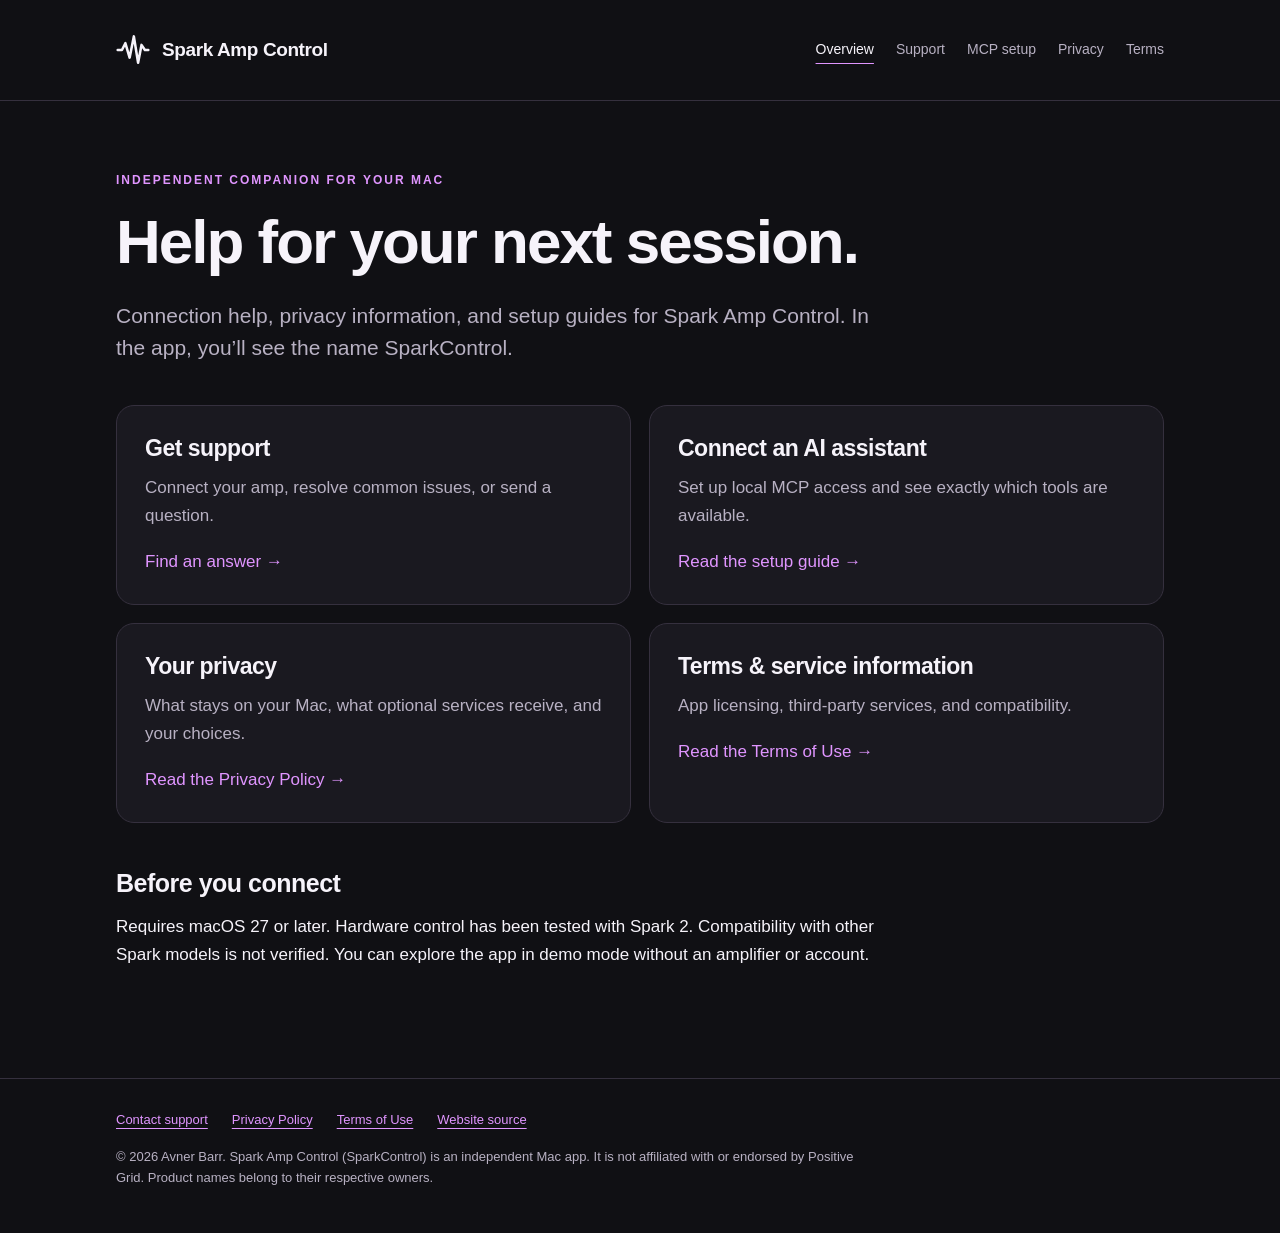
==== index.html @ a7446ae1 "Add support, privacy, terms, and MCP setup site" ====
<!doctype html>
<html lang="en"><head><meta charset="utf-8"><meta name="viewport" content="width=device-width, initial-scale=1"><meta name="description" content="Help, privacy information, terms, and MCP setup for Spark Amp Control on macOS."><meta name="color-scheme" content="dark"><title>Support &amp; information · Spark Amp Control</title><link rel="stylesheet" href="./assets/site.css"><link rel="icon" type="image/svg+xml" href="./assets/icon.svg"></head>
<body><a class="skip" href="#main">Skip to content</a><header><div class="wrap header"><a class="brand" href="./index.html"><svg class="mark" viewBox="0 0 40 40" fill="none" aria-hidden="true"><path d="M2 20h5l4-8 5 17 5-25 5 31 4-21 4 6h4" stroke="currentColor" stroke-width="3" stroke-linecap="round" stroke-linejoin="round"/></svg>Spark Amp Control</a><nav aria-label="Main navigation"><a href="./index.html" aria-current="page">Overview</a><a href="./support/">Support</a><a href="./mcp/">MCP setup</a><a href="./privacy/">Privacy</a><a href="./terms/">Terms</a></nav></div></header><div class="wrap"><main id="main"><p class="eyebrow">Independent companion for your Mac</p><h1>Help for your next session.</h1><p class="lead">Connection help, privacy information, and setup guides for Spark Amp Control. In the app, you’ll see the name SparkControl.</p><div class="grid"><a class="card" href="support/"><h2>Get support</h2><p>Connect your amp, resolve common issues, or send a question.</p><span class="arrow">Find an answer →</span></a><a class="card" href="mcp/"><h2>Connect an AI assistant</h2><p>Set up local MCP access and see exactly which tools are available.</p><span class="arrow">Read the setup guide →</span></a><a class="card" href="privacy/"><h2>Your privacy</h2><p>What stays on your Mac, what optional services receive, and your choices.</p><span class="arrow">Read the Privacy Policy →</span></a><a class="card" href="terms/"><h2>Terms & service information</h2><p>App licensing, third-party services, and compatibility.</p><span class="arrow">Read the Terms of Use →</span></a></div><div class="prose"><h2>Before you connect</h2><p>Requires macOS 27 or later. Hardware control has been tested with Spark 2. Compatibility with other Spark models is not verified. You can explore the app in demo mode without an amplifier or account.</p></div></main></div><footer><div class="wrap"><div class="footer-links"><a href="./support/">Contact support</a><a href="./privacy/">Privacy Policy</a><a href="./terms/">Terms of Use</a><a href="https://github.com/sparkcontrolapp/tos">Website source</a></div><p>© 2026 Avner Barr. Spark Amp Control (SparkControl) is an independent Mac app. It is not affiliated with or endorsed by Positive Grid. Product names belong to their respective owners.</p></div></footer></body></html>
---- assets/site.css ----
:root{color-scheme:dark;--bg:#101014;--panel:#1a1920;--text:#f6f3fa;--muted:#b8b1c3;--line:#35303e;--accent:#e095ff;--focus:#7fdaff;font-family:-apple-system,BlinkMacSystemFont,"Segoe UI",sans-serif;font-size:17px;line-height:1.65}*{box-sizing:border-box}body{margin:0;background:var(--bg);color:var(--text)}a{color:var(--accent);text-underline-offset:4px}a:hover{color:#f2ceff}a:focus-visible,summary:focus-visible{outline:3px solid var(--focus);outline-offset:5px;border-radius:3px}.skip{position:absolute;left:18px;top:-90px;background:var(--panel);padding:12px;z-index:2}.skip:focus{top:12px}.wrap{max-width:1120px;padding:0 36px;margin:auto}header{border-bottom:1px solid var(--line)}.header{display:flex;align-items:center;justify-content:space-between;gap:28px;min-height:100px}.brand{font-size:19px;font-weight:700;letter-spacing:-.4px;text-decoration:none;color:var(--text);display:flex;align-items:center;gap:12px}.mark{width:34px;height:34px;flex:none}nav{display:flex;flex-wrap:wrap;gap:22px;font-size:14px}nav a{color:var(--muted);text-decoration:none}nav a[aria-current=page]{color:var(--text);text-decoration:underline;text-decoration-color:var(--accent);text-underline-offset:9px}main{padding:70px 0 90px}.eyebrow{font-size:12px;font-weight:700;letter-spacing:2px;text-transform:uppercase;color:var(--accent);margin:0 0 18px}h1{font-size:clamp(36px,6vw,62px);line-height:1.08;letter-spacing:-2px;max-width:850px;margin:0 0 24px}h2{font-size:25px;line-height:1.3;letter-spacing:-.5px;margin:44px 0 14px}h3{font-size:19px;margin:26px 0 10px}p{margin:0 0 18px}.lead{font-size:21px;line-height:1.55;color:var(--muted);max-width:760px}.meta{color:var(--muted);font-size:14px;margin:26px 0 36px}.prose{max-width:780px}.prose li{margin-bottom:10px}.grid{display:grid;grid-template-columns:repeat(2,minmax(0,1fr));gap:18px;margin-top:40px}.card{display:block;padding:28px;border:1px solid var(--line);background:var(--panel);border-radius:18px;color:var(--text);text-decoration:none;transition:border-color .15s}.card:hover{border-color:var(--accent);color:var(--text)}.card h2{font-size:23px;margin:0 0 10px}.card p{color:var(--muted);margin:0}.arrow{color:var(--accent);display:block;margin-top:18px}.note{border-left:3px solid var(--accent);background:var(--panel);padding:20px 24px;margin:28px 0;border-radius:0 10px 10px 0}.note p:last-child{margin:0}.button{display:inline-block;background:var(--accent);color:#23122d;padding:12px 20px;border-radius:10px;font-weight:700;text-decoration:none}.button:hover{color:#23122d;background:#efbeff}.muted{color:var(--muted)}code{font: .88em ui-monospace,SFMono-Regular,Consolas,monospace;background:#25222d;padding:3px 6px;border-radius:4px;overflow-wrap:anywhere}pre{padding:20px;background:var(--panel);border:1px solid var(--line);border-radius:12px;white-space:pre-wrap;overflow-wrap:anywhere;line-height:1.6}pre code{background:none;padding:0}.table-wrap{overflow-x:auto}table{border-collapse:collapse;width:100%;font-size:15px;margin:24px 0}th,td{text-align:left;vertical-align:top;padding:14px 12px;border-bottom:1px solid var(--line)}th{color:var(--muted);font-weight:500}td:first-child{width:37%}details{border-top:1px solid var(--line);padding:20px 0}details:last-child{border-bottom:1px solid var(--line)}summary{font-size:19px;font-weight:650;cursor:pointer;padding-right:16px}details p{margin:16px 0 0}footer{border-top:1px solid var(--line);padding:30px 0 36px;color:var(--muted);font-size:13px}.footer-links{display:flex;gap:24px;flex-wrap:wrap;margin-bottom:16px}footer p{max-width:760px;margin:8px 0}@media(max-width:720px){.wrap{padding:0 22px}.header{align-items:flex-start;flex-direction:column;padding:22px 0;gap:18px}nav{gap:14px 20px}main{padding:45px 0 60px}h1{letter-spacing:-1.2px}.lead{font-size:19px}.grid{grid-template-columns:1fr}.card{padding:22px}th,td{padding:12px 8px}}
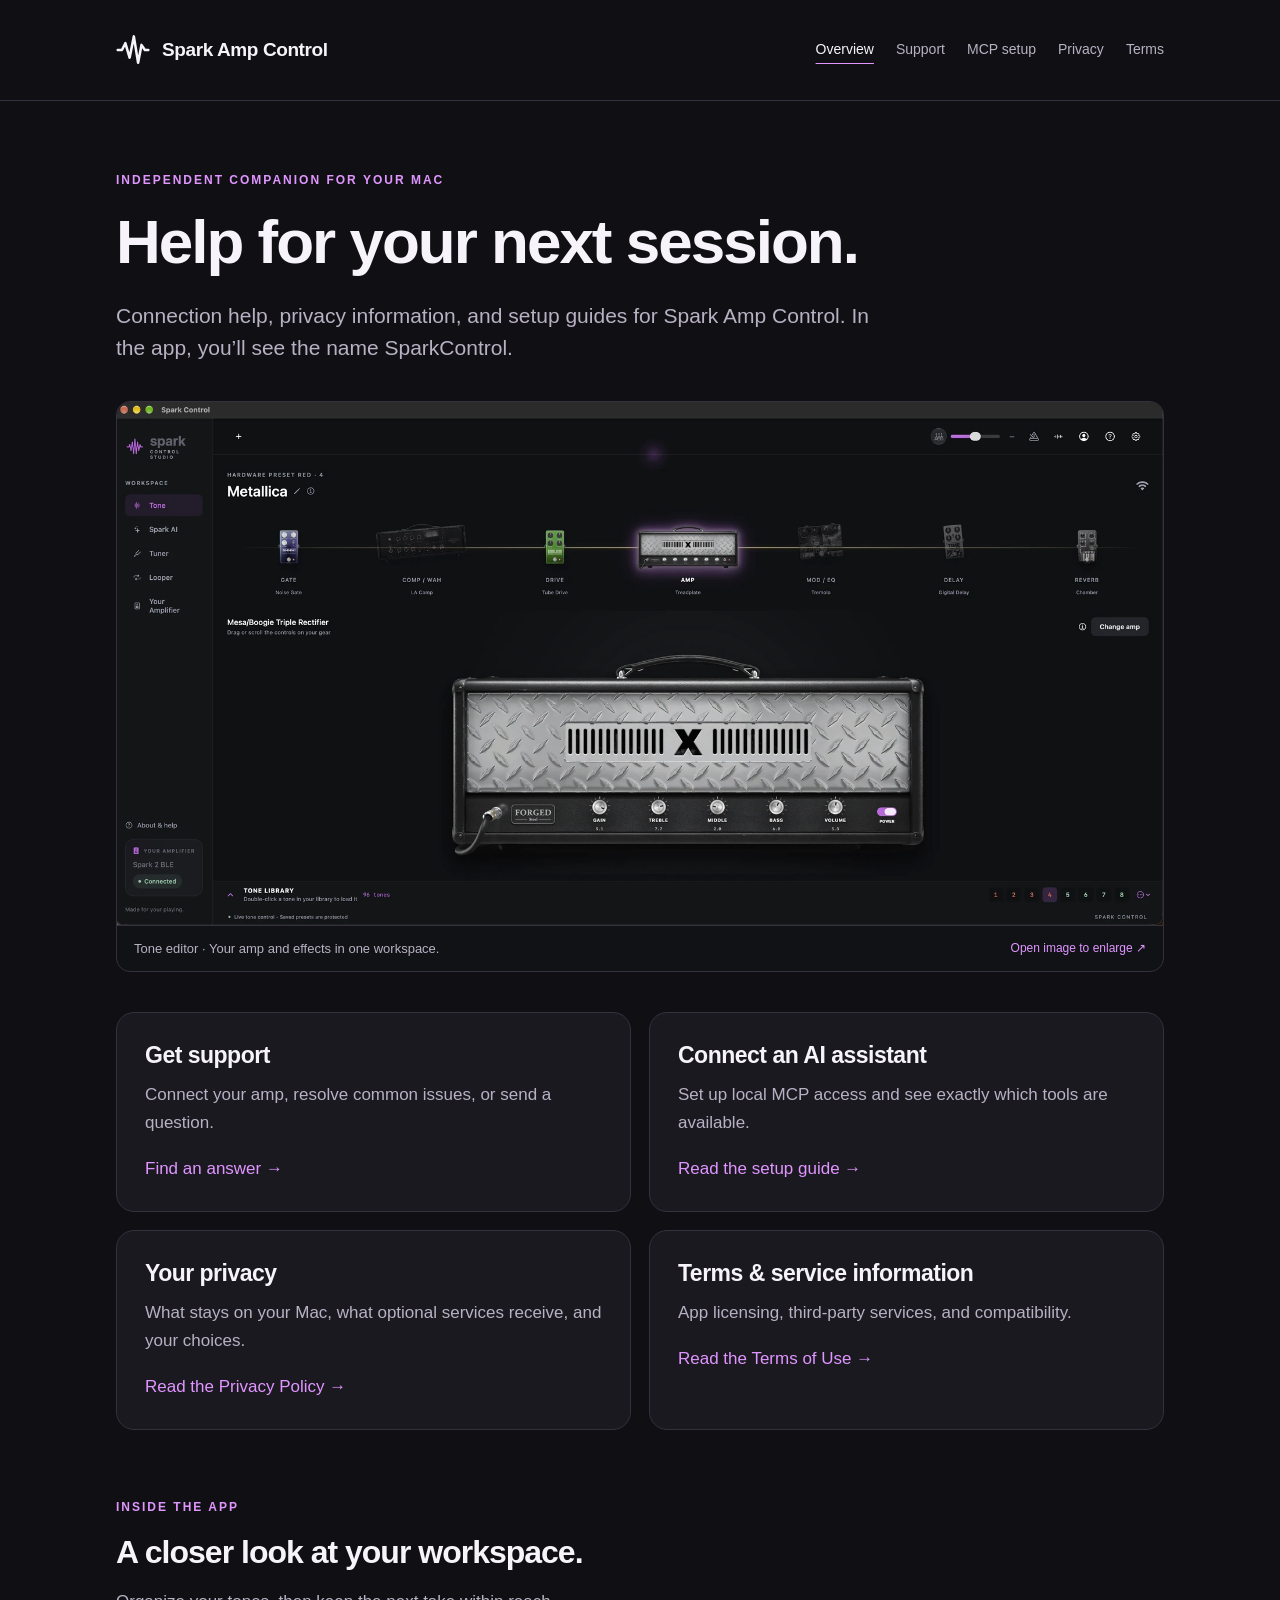
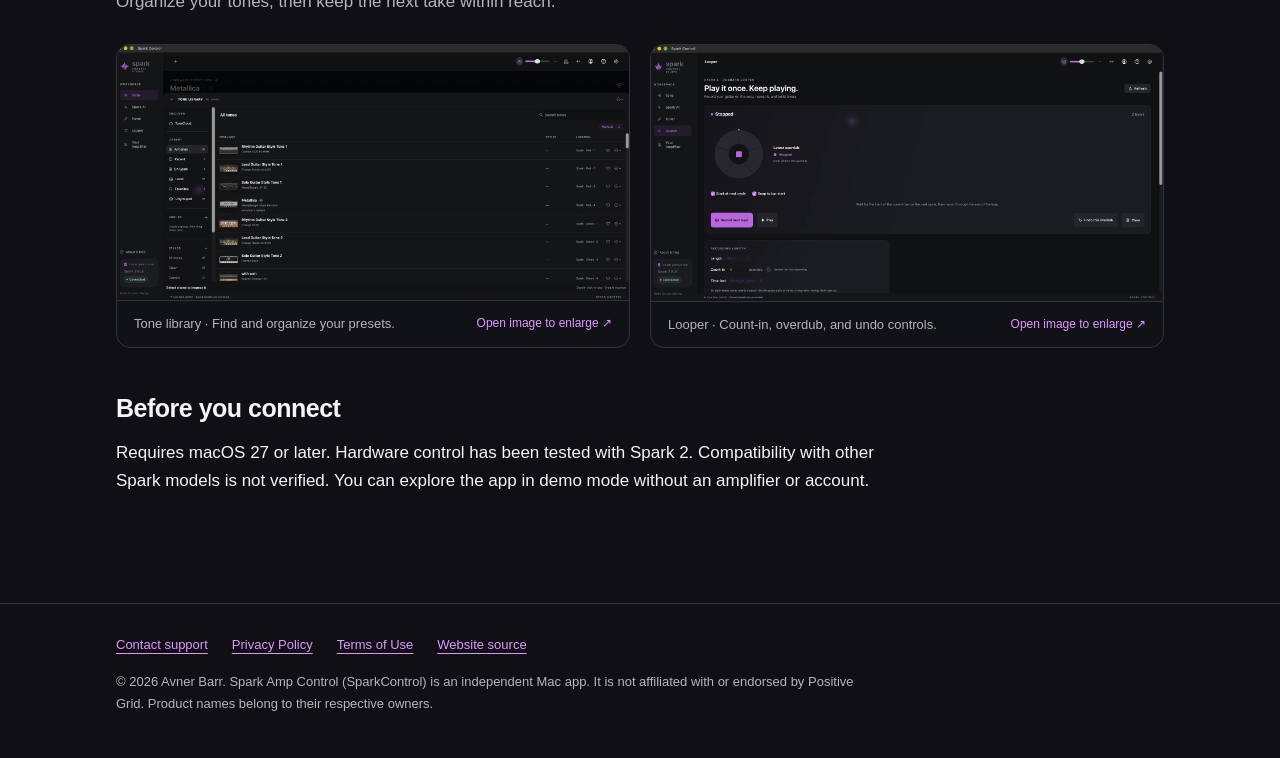
==== commit d7b12334: "Add app screenshots to homepage and connection help" ====
--- a/index.html
+++ b/index.html
@@ -1,3 +1,3 @@
 <!doctype html>
 <html lang="en"><head><meta charset="utf-8"><meta name="viewport" content="width=device-width, initial-scale=1"><meta name="description" content="Help, privacy information, terms, and MCP setup for Spark Amp Control on macOS."><meta name="color-scheme" content="dark"><title>Support &amp; information · Spark Amp Control</title><link rel="stylesheet" href="./assets/site.css"><link rel="icon" type="image/svg+xml" href="./assets/icon.svg"></head>
-<body><a class="skip" href="#main">Skip to content</a><header><div class="wrap header"><a class="brand" href="./index.html"><svg class="mark" viewBox="0 0 40 40" fill="none" aria-hidden="true"><path d="M2 20h5l4-8 5 17 5-25 5 31 4-21 4 6h4" stroke="currentColor" stroke-width="3" stroke-linecap="round" stroke-linejoin="round"/></svg>Spark Amp Control</a><nav aria-label="Main navigation"><a href="./index.html" aria-current="page">Overview</a><a href="./support/">Support</a><a href="./mcp/">MCP setup</a><a href="./privacy/">Privacy</a><a href="./terms/">Terms</a></nav></div></header><div class="wrap"><main id="main"><p class="eyebrow">Independent companion for your Mac</p><h1>Help for your next session.</h1><p class="lead">Connection help, privacy information, and setup guides for Spark Amp Control. In the app, you’ll see the name SparkControl.</p><div class="grid"><a class="card" href="support/"><h2>Get support</h2><p>Connect your amp, resolve common issues, or send a question.</p><span class="arrow">Find an answer →</span></a><a class="card" href="mcp/"><h2>Connect an AI assistant</h2><p>Set up local MCP access and see exactly which tools are available.</p><span class="arrow">Read the setup guide →</span></a><a class="card" href="privacy/"><h2>Your privacy</h2><p>What stays on your Mac, what optional services receive, and your choices.</p><span class="arrow">Read the Privacy Policy →</span></a><a class="card" href="terms/"><h2>Terms & service information</h2><p>App licensing, third-party services, and compatibility.</p><span class="arrow">Read the Terms of Use →</span></a></div><div class="prose"><h2>Before you connect</h2><p>Requires macOS 27 or later. Hardware control has been tested with Spark 2. Compatibility with other Spark models is not verified. You can explore the app in demo mode without an amplifier or account.</p></div></main></div><footer><div class="wrap"><div class="footer-links"><a href="./support/">Contact support</a><a href="./privacy/">Privacy Policy</a><a href="./terms/">Terms of Use</a><a href="https://github.com/sparkcontrolapp/tos">Website source</a></div><p>© 2026 Avner Barr. Spark Amp Control (SparkControl) is an independent Mac app. It is not affiliated with or endorsed by Positive Grid. Product names belong to their respective owners.</p></div></footer></body></html>+<body><a class="skip" href="#main">Skip to content</a><header><div class="wrap header"><a class="brand" href="./index.html"><svg class="mark" viewBox="0 0 40 40" fill="none" aria-hidden="true"><path d="M2 20h5l4-8 5 17 5-25 5 31 4-21 4 6h4" stroke="currentColor" stroke-width="3" stroke-linecap="round" stroke-linejoin="round"/></svg>Spark Amp Control</a><nav aria-label="Main navigation"><a href="./index.html" aria-current="page">Overview</a><a href="./support/">Support</a><a href="./mcp/">MCP setup</a><a href="./privacy/">Privacy</a><a href="./terms/">Terms</a></nav></div></header><div class="wrap"><main id="main"><p class="eyebrow">Independent companion for your Mac</p><h1>Help for your next session.</h1><p class="lead">Connection help, privacy information, and setup guides for Spark Amp Control. In the app, you’ll see the name SparkControl.</p><figure class="product-shot hero-shot"><a href="./assets/screenshots/tone-editor.webp" target="_blank" rel="noopener" aria-label="View larger: SparkControl tone editor with an amp, effect chain, and live controls"><img src="./assets/screenshots/tone-editor.webp" alt="SparkControl tone editor with an amp, effect chain, and live controls" width="1800" height="900" fetchpriority="high" decoding="async"></a><figcaption>Tone editor · Your amp and effects in one workspace.<span>Open image to enlarge ↗</span></figcaption></figure><div class="grid"><a class="card" href="support/"><h2>Get support</h2><p>Connect your amp, resolve common issues, or send a question.</p><span class="arrow">Find an answer →</span></a><a class="card" href="mcp/"><h2>Connect an AI assistant</h2><p>Set up local MCP access and see exactly which tools are available.</p><span class="arrow">Read the setup guide →</span></a><a class="card" href="privacy/"><h2>Your privacy</h2><p>What stays on your Mac, what optional services receive, and your choices.</p><span class="arrow">Read the Privacy Policy →</span></a><a class="card" href="terms/"><h2>Terms & service information</h2><p>App licensing, third-party services, and compatibility.</p><span class="arrow">Read the Terms of Use →</span></a></div><section class="screenshot-section" aria-labelledby="workspace-heading"><p class="eyebrow">Inside the app</p><h2 id="workspace-heading">A closer look at your workspace.</h2><p class="muted">Organize your tones, then keep the next take within reach.</p><div class="screenshot-grid"><figure class="product-shot"><a href="./assets/screenshots/tone-library.webp" target="_blank" rel="noopener" aria-label="View larger: Tone library showing presets, style filters, search, and hardware locations"><img src="./assets/screenshots/tone-library.webp" alt="Tone library showing presets, style filters, search, and hardware locations" width="1800" height="898" loading="lazy" decoding="async"></a><figcaption>Tone library · Find and organize your presets.<span>Open image to enlarge ↗</span></figcaption></figure><figure class="product-shot"><a href="./assets/screenshots/looper.webp" target="_blank" rel="noopener" aria-label="View larger: Onboard looper controls showing a stopped latest overdub, count-in, and snap options"><img src="./assets/screenshots/looper.webp" alt="Onboard looper controls showing a stopped latest overdub, count-in, and snap options" width="1800" height="900" loading="lazy" decoding="async"></a><figcaption>Looper · Count-in, overdub, and undo controls.<span>Open image to enlarge ↗</span></figcaption></figure></div></section><div class="prose"><h2>Before you connect</h2><p>Requires macOS 27 or later. Hardware control has been tested with Spark 2. Compatibility with other Spark models is not verified. You can explore the app in demo mode without an amplifier or account.</p></div></main></div><footer><div class="wrap"><div class="footer-links"><a href="./support/">Contact support</a><a href="./privacy/">Privacy Policy</a><a href="./terms/">Terms of Use</a><a href="https://github.com/sparkcontrolapp/tos">Website source</a></div><p>© 2026 Avner Barr. Spark Amp Control (SparkControl) is an independent Mac app. It is not affiliated with or endorsed by Positive Grid. Product names belong to their respective owners.</p></div></footer></body></html>
--- a/assets/site.css
+++ b/assets/site.css
@@ -1 +1,4 @@
 :root{color-scheme:dark;--bg:#101014;--panel:#1a1920;--text:#f6f3fa;--muted:#b8b1c3;--line:#35303e;--accent:#e095ff;--focus:#7fdaff;font-family:-apple-system,BlinkMacSystemFont,"Segoe UI",sans-serif;font-size:17px;line-height:1.65}*{box-sizing:border-box}body{margin:0;background:var(--bg);color:var(--text)}a{color:var(--accent);text-underline-offset:4px}a:hover{color:#f2ceff}a:focus-visible,summary:focus-visible{outline:3px solid var(--focus);outline-offset:5px;border-radius:3px}.skip{position:absolute;left:18px;top:-90px;background:var(--panel);padding:12px;z-index:2}.skip:focus{top:12px}.wrap{max-width:1120px;padding:0 36px;margin:auto}header{border-bottom:1px solid var(--line)}.header{display:flex;align-items:center;justify-content:space-between;gap:28px;min-height:100px}.brand{font-size:19px;font-weight:700;letter-spacing:-.4px;text-decoration:none;color:var(--text);display:flex;align-items:center;gap:12px}.mark{width:34px;height:34px;flex:none}nav{display:flex;flex-wrap:wrap;gap:22px;font-size:14px}nav a{color:var(--muted);text-decoration:none}nav a[aria-current=page]{color:var(--text);text-decoration:underline;text-decoration-color:var(--accent);text-underline-offset:9px}main{padding:70px 0 90px}.eyebrow{font-size:12px;font-weight:700;letter-spacing:2px;text-transform:uppercase;color:var(--accent);margin:0 0 18px}h1{font-size:clamp(36px,6vw,62px);line-height:1.08;letter-spacing:-2px;max-width:850px;margin:0 0 24px}h2{font-size:25px;line-height:1.3;letter-spacing:-.5px;margin:44px 0 14px}h3{font-size:19px;margin:26px 0 10px}p{margin:0 0 18px}.lead{font-size:21px;line-height:1.55;color:var(--muted);max-width:760px}.meta{color:var(--muted);font-size:14px;margin:26px 0 36px}.prose{max-width:780px}.prose li{margin-bottom:10px}.grid{display:grid;grid-template-columns:repeat(2,minmax(0,1fr));gap:18px;margin-top:40px}.card{display:block;padding:28px;border:1px solid var(--line);background:var(--panel);border-radius:18px;color:var(--text);text-decoration:none;transition:border-color .15s}.card:hover{border-color:var(--accent);color:var(--text)}.card h2{font-size:23px;margin:0 0 10px}.card p{color:var(--muted);margin:0}.arrow{color:var(--accent);display:block;margin-top:18px}.note{border-left:3px solid var(--accent);background:var(--panel);padding:20px 24px;margin:28px 0;border-radius:0 10px 10px 0}.note p:last-child{margin:0}.button{display:inline-block;background:var(--accent);color:#23122d;padding:12px 20px;border-radius:10px;font-weight:700;text-decoration:none}.button:hover{color:#23122d;background:#efbeff}.muted{color:var(--muted)}code{font: .88em ui-monospace,SFMono-Regular,Consolas,monospace;background:#25222d;padding:3px 6px;border-radius:4px;overflow-wrap:anywhere}pre{padding:20px;background:var(--panel);border:1px solid var(--line);border-radius:12px;white-space:pre-wrap;overflow-wrap:anywhere;line-height:1.6}pre code{background:none;padding:0}.table-wrap{overflow-x:auto}table{border-collapse:collapse;width:100%;font-size:15px;margin:24px 0}th,td{text-align:left;vertical-align:top;padding:14px 12px;border-bottom:1px solid var(--line)}th{color:var(--muted);font-weight:500}td:first-child{width:37%}details{border-top:1px solid var(--line);padding:20px 0}details:last-child{border-bottom:1px solid var(--line)}summary{font-size:19px;font-weight:650;cursor:pointer;padding-right:16px}details p{margin:16px 0 0}footer{border-top:1px solid var(--line);padding:30px 0 36px;color:var(--muted);font-size:13px}.footer-links{display:flex;gap:24px;flex-wrap:wrap;margin-bottom:16px}footer p{max-width:760px;margin:8px 0}@media(max-width:720px){.wrap{padding:0 22px}.header{align-items:flex-start;flex-direction:column;padding:22px 0;gap:18px}nav{gap:14px 20px}main{padding:45px 0 60px}h1{letter-spacing:-1.2px}.lead{font-size:19px}.grid{grid-template-columns:1fr}.card{padding:22px}th,td{padding:12px 8px}}
+
+/* User-supplied app captures: full images, proportionally displayed. */
+.product-shot{margin:26px 0 0;border:1px solid var(--line);background:#111216;border-radius:14px;overflow:hidden}.product-shot>a{display:block;line-height:0}.product-shot img{display:block;width:100%;height:auto}.product-shot a:focus-visible{outline:3px solid var(--focus);outline-offset:-4px}.product-shot figcaption{display:flex;flex-wrap:wrap;justify-content:space-between;gap:6px 16px;padding:13px 17px;font-size:13px;color:var(--muted);border-top:1px solid var(--line);line-height:1.5}.product-shot figcaption span{color:var(--accent);font-size:12px}.hero-shot{margin-top:36px}.screenshot-section{margin-top:68px}.screenshot-section h2{margin:0 0 14px;font-size:32px;letter-spacing:-1px}.screenshot-section .eyebrow{margin-bottom:14px}.screenshot-grid{display:grid;grid-template-columns:repeat(2,minmax(0,1fr));gap:20px}.screenshot-grid .product-shot{margin-top:10px}details .product-shot{max-width:650px;margin:22px 0 6px}details .product-shot figcaption{font-weight:400}@media(max-width:720px){.screenshot-grid{grid-template-columns:1fr}.screenshot-section{margin-top:48px}.screenshot-section h2{font-size:27px}.product-shot figcaption{padding:12px 14px}.hero-shot{margin-top:28px}}
